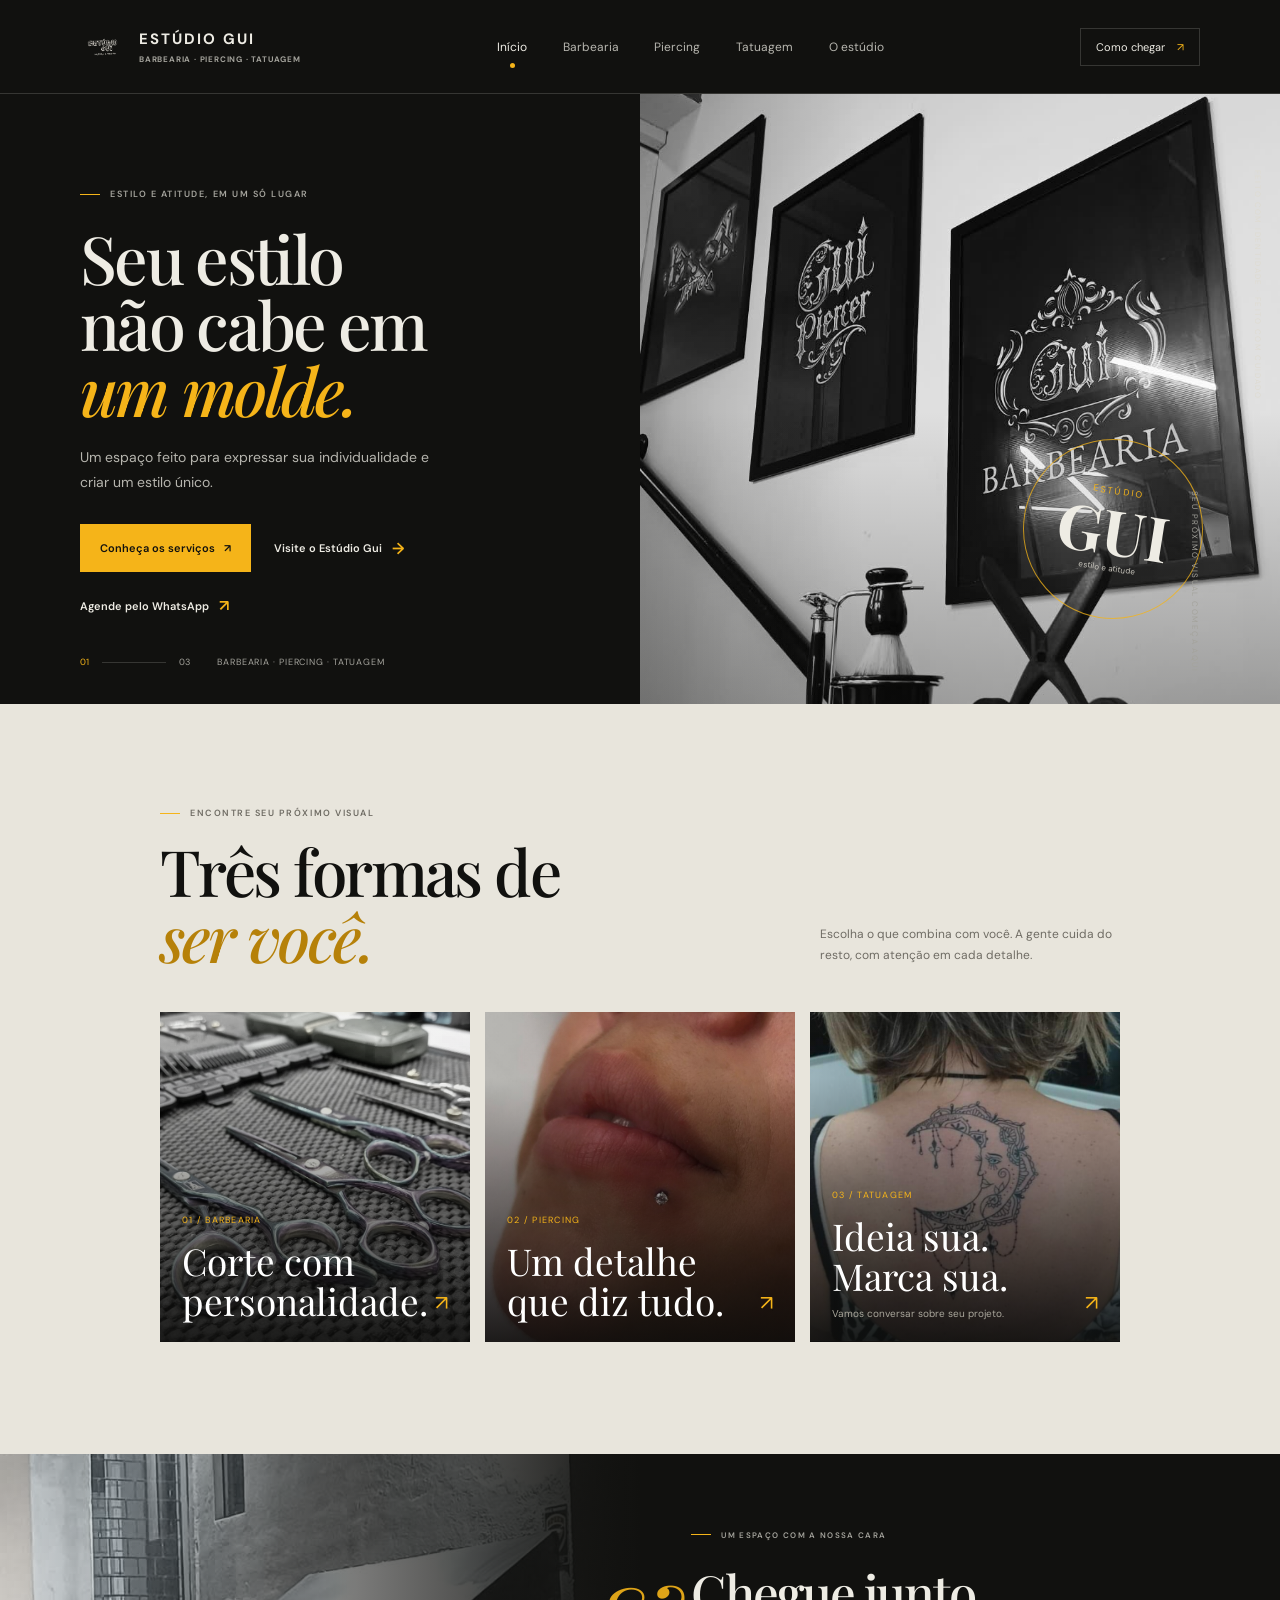
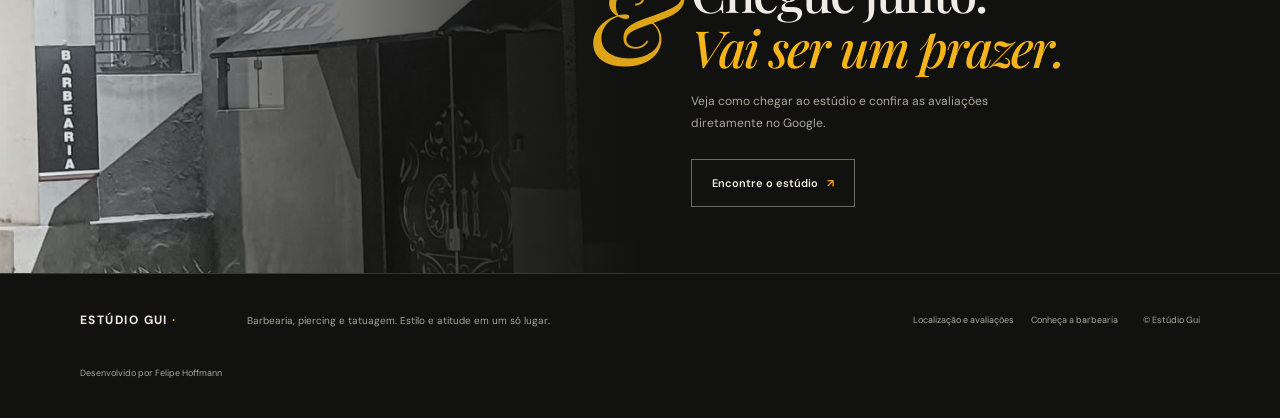
==== index.html @ ed04b3cf "feat: create static Estúdio Gui website Remove the Flask backend and publish the barbershop, piercin" ====
<!doctype html>
<html lang="pt-BR">
  <head>
    <meta charset="utf-8" />
    <meta name="viewport" content="width=device-width, initial-scale=1" />
    <meta name="theme-color" content="#11110f" />
    <meta
      name="description"
      content="Estúdio Gui: barbearia, piercing e tatuagem em um só lugar. Conheça o espaço e encontre o estúdio no Google Maps."
    />
    <title>Estúdio Gui — Barbearia, piercing e tatuagem</title>
    <link rel="stylesheet" href="style.css" />
  </head>
  <body>
    <header class="site-header">
      <a class="brand" href="index.html" aria-label="Estúdio Gui — início">
        <img src="img/Gui.png" alt="" />
        <span>ESTÚDIO GUI<small>BARBEARIA · PIERCING · TATUAGEM</small></span>
      </a>
      <nav class="main-nav" aria-label="Navegação principal">
        <a class="active" href="index.html">Início</a>
        <a href="barbearia.html">Barbearia</a>
        <a href="piercing.html">Piercing</a>
        <a href="tatuagem.html">Tatuagem</a>
        <a href="localizacao.html">O estúdio</a>
      </nav>
      <a class="header-cta" href="localizacao.html"
        >Como chegar <span aria-hidden="true">↗</span></a
      >
    </header>

    <main>
      <section class="home-hero">
        <div class="hero-copy">
          <p class="eyebrow"><span></span> ESTILO E ATITUDE, EM UM SÓ LUGAR</p>
          <h1>Seu estilo<br />não cabe em<br /><em>um molde.</em></h1>
          <p class="hero-intro">
            Um espaço feito para expressar sua individualidade e criar um estilo
            único.
          </p>
          <div class="hero-actions">
            <a class="button button-gold" href="barbearia.html"
              >Conheça os serviços <span aria-hidden="true">↗</span></a
            >
            <a class="text-link" href="localizacao.html"
              >Visite o Estúdio Gui <span aria-hidden="true">→</span></a
            >
            <a
              class="text-link"
              href="https://wa.me/47997160630"
              target="_blank"
              rel="noopener noreferrer"
              >Agende pelo WhatsApp <span aria-hidden="true">↗</span></a
            >
          </div>
          <div class="hero-index">
            <span>01</span><i></i><span>03</span
            ><span class="index-label">BARBEARIA · PIERCING · TATUAGEM</span>
          </div>
        </div>
        <div class="hero-visual">
          <img
            src="img/WhatsApp%20Image%202026-11-20%20at%2013.36.40.jpeg"
          />
          <div class="image-stamp">
            <span>ESTÚDIO</span><strong>GUI</strong
            ><small>estilo e atitude</small>
          </div>
          <div class="vertical-note">
            FEITO COM IDENTIDADE · FEITO COM CUIDADO
          </div>
        </div>
        <div class="hero-side-note">SEU PRÓXIMO VISUAL COMEÇA AQUI</div>
      </section>

      <section class="services-section section-wrap">
        <div class="section-heading">
          <p class="eyebrow"><span></span> ENCONTRE SEU PRÓXIMO VISUAL</p>
          <h2>Três formas de<br /><em>ser você.</em></h2>
          <p>
            Escolha o que combina com você. A gente cuida do resto, com atenção
            em cada detalhe.
          </p>
        </div>
        <div class="service-grid">
          <a class="service-card" href="barbearia.html">
            <img
              src="img/WhatsApp%20Image%202026-11-20%20at%2013.36.37.jpeg"
              alt="Ferramentas profissionais de barbearia sobre a bancada"
            />
            <span class="card-number">01 / BARBEARIA</span>
            <span class="card-title">Corte com<br />personalidade.</span>
            <span class="card-arrow" aria-hidden="true">↗</span>
          </a>
          <a class="service-card" href="piercing.html">
            <img
              src="img/WhatsApp%20Image%202026-11-20%20at%2010.55.57.jpeg"
              alt="Piercing delicado aplicado abaixo do lábio"
            />
            <span class="card-number">02 / PIERCING</span>
            <span class="card-title">Um detalhe<br />que diz tudo.</span>
            <span class="card-arrow" aria-hidden="true">↗</span>
          </a>
          <a class="service-card service-card-type" href="tatuagem.html">
            <img src="img/tatto.png">
            <span class="card-number">03 / TATUAGEM</span>
            <span class="card-title">Ideia sua.<br />Marca sua.</span>
            <span class="card-arrow" aria-hidden="true">↗</span>
            <span class="card-note">Vamos conversar sobre seu projeto.</span>
          </a>
        </div>
      </section>

      <section class="visit-strip">
        <div class="visit-image">
          <img
            src="img/WhatsApp%20Image%202026-11-20%20at%2013.36.38.jpeg"
            alt="Fachada do Estúdio Gui à noite"
          />
        </div>
        <div class="visit-copy">
          <p class="eyebrow"><span></span> UM ESPAÇO COM A NOSSA CARA</p>
          <h2>Chegue junto.<br /><em>Vai ser um prazer.</em></h2>
          <p>
            Veja como chegar ao estúdio e confira as avaliações diretamente no
            Google.
          </p>
          <a class="button button-outline" href="localizacao.html"
            >Encontre o estúdio <span aria-hidden="true">↗</span></a
          >
        </div>
        <span class="visit-mark" aria-hidden="true">&</span>
      </section>
    </main>

    <footer class="site-footer">
      <a class="footer-brand" href="index.html">ESTÚDIO GUI <span>·</span></a>
      <p>Barbearia, piercing e tatuagem. Estilo e atitude em um só lugar.</p>
      <div class="footer-links">
        <a href="localizacao.html">Localização e avaliações</a
        ><a href="barbearia.html">Conheça a barbearia</a>
      </div>
      <small>© Estúdio Gui</small>
      <small
        >Desenvolvido por
        <a
          href="https://www.linkedin.com/in/felipe-hoffmann-viana-13061b427/"
          target="_blank"
          rel="noopener noreferrer"
          >Felipe Hoffmann</a
        ></small
      >
    </footer>
  </body>
</html>
---- style.css ----
@import url("https://fonts.googleapis.com/css2?family=DM+Sans:wght@400;500;600;700&family=Playfair+Display:ital,wght@0,500;0,600;0,700;1,500;1,600&display=swap");

:root {
  color-scheme: dark;
  --ink: #11110f;
  --paper: #eeece4;
  --muted: #a4a39c;
  --gold: #f5b419;
  --line: rgba(238, 236, 228, 0.17);
  --sans: "DM Sans", "Arial", sans-serif;
  --serif: "Playfair Display", Georgia, serif;
}

* {
  box-sizing: border-box;
}
html {
  scroll-behavior: smooth;
}
body {
  margin: 0;
  background: var(--ink);
  color: var(--paper);
  font-family: var(--sans);
  -webkit-font-smoothing: antialiased;
}
a {
  color: inherit;
  text-decoration: none;
}
img {
  display: block;
  width: 100%;
}

.site-header {
  height: 94px;
  padding: 0 6.25%;
  display: flex;
  align-items: center;
  justify-content: space-between;
  gap: 30px;
  border-bottom: 1px solid var(--line);
  position: relative;
  z-index: 3;
  background: var(--ink);
}
.brand {
  display: flex;
  align-items: center;
  gap: 10px;
  min-width: 207px;
}
.brand img {
  width: 49px;
  height: 49px;
  object-fit: contain;
}
.brand > span {
  font-size: 15px;
  font-weight: 700;
  letter-spacing: 0.13em;
  white-space: nowrap;
}
.brand small {
  display: block;
  margin-top: 5px;
  color: var(--muted);
  font-size: 8px;
  letter-spacing: 0.1em;
}
.main-nav {
  display: flex;
  align-items: center;
  justify-content: center;
  gap: clamp(17px, 2.8vw, 43px);
}
.main-nav a {
  position: relative;
  color: #b7b6af;
  font-size: 12px;
  transition: color 0.2s ease;
  white-space: nowrap;
}
.main-nav a:hover,
.main-nav a.active {
  color: var(--paper);
}
.main-nav a.active::after {
  content: "";
  position: absolute;
  width: 5px;
  height: 5px;
  background: var(--gold);
  border-radius: 50%;
  left: calc(50% - 2px);
  bottom: -13px;
}
.header-cta {
  padding: 11px 15px;
  border: 1px solid var(--line);
  font-size: 11px;
  white-space: nowrap;
  transition:
    border-color 0.2s,
    color 0.2s;
}
.header-cta span,
.button span {
  margin-left: 9px;
  color: var(--gold);
}
.header-cta:hover {
  border-color: var(--gold);
  color: var(--gold);
}

.home-hero {
  position: relative;
  min-height: 610px;
  display: grid;
  grid-template-columns: 1fr 1fr;
  overflow: hidden;
}
.hero-copy {
  padding: 94px 8vw 48px 12.5%;
  position: relative;
  z-index: 1;
}
.home-hero h1 {
  font-size: clamp(54px, 5.2vw, 76px);
}
.eyebrow {
  margin: 0 0 25px;
  display: flex;
  align-items: center;
  gap: 10px;
  color: var(--muted);
  font-size: 9px;
  letter-spacing: 0.17em;
  font-weight: 600;
}
.eyebrow > span {
  display: inline-block;
  width: 20px;
  height: 1px;
  background: var(--gold);
}
h1,
h2,
p {
  margin-top: 0;
}
h1,
h2 {
  font-family: var(--serif);
  font-weight: 500;
  letter-spacing: -0.04em;
}
h1 {
  margin-bottom: 22px;
  font-size: clamp(56px, 7vw, 91px);
  line-height: 0.99;
}
h1 em,
h2 em,
.cta-band em {
  color: var(--gold);
  font-weight: 500;
}
.hero-intro {
  max-width: 375px;
  margin-bottom: 29px;
  color: #b6b5ae;
  font-size: 14px;
  line-height: 1.8;
}
.hero-actions {
  display: flex;
  align-items: center;
  flex-wrap: wrap;
  gap: 23px;
}
.button {
  display: inline-flex;
  align-items: center;
  justify-content: center;
  min-height: 48px;
  padding: 0 20px;
  font-size: 11px;
  font-weight: 600;
  transition:
    transform 0.2s,
    background 0.2s,
    border-color 0.2s;
}
.button:hover {
  transform: translateY(-2px);
}
.button-gold {
  color: var(--ink);
  background: var(--gold);
}
.button-gold span {
  color: var(--ink);
}
.button-gold:hover {
  background: #ffca43;
}
.button-outline {
  border: 1px solid rgba(238, 236, 228, 0.4);
}
.button-outline:hover {
  border-color: var(--gold);
}
.text-link {
  display: inline-flex;
  align-items: center;
  gap: 10px;
  font-size: 11px;
  font-weight: 600;
}
.text-link span {
  color: var(--gold);
  font-size: 16px;
  transition: transform 0.2s;
}
.text-link:hover span {
  transform: translateX(4px);
}
.hero-index {
  position: absolute;
  bottom: 36px;
  left: 12.5%;
  display: flex;
  align-items: center;
  gap: 13px;
  color: var(--muted);
  font-size: 9px;
}
.hero-index > span:first-child {
  color: var(--gold);
}
.hero-index i {
  width: 64px;
  height: 1px;
  background: var(--line);
}
.index-label {
  margin-left: 14px;
  letter-spacing: 0.1em;
}
.hero-visual {
  position: relative;
  min-height: 610px;
  overflow: hidden;
}
.hero-visual::after,
.service-photo::after,
.location-photo::after {
  content: "";
  position: absolute;
  inset: 0;
  background:
    linear-gradient(90deg, rgba(17, 17, 15, 0.18), transparent 35%),
    linear-gradient(0deg, rgba(17, 17, 15, 0.32), transparent 48%);
  pointer-events: none;
}
.hero-visual > img {
  height: 100%;
  position: absolute;
  inset: 0;
  object-fit: cover;
  object-position: center;
  filter: grayscale(1);
}
.image-stamp {
  position: absolute;
  z-index: 1;
  width: 180px;
  height: 180px;
  right: 12%;
  bottom: 14%;
  border: 1px solid rgba(245, 180, 25, 0.75);
  border-radius: 50%;
  display: flex;
  align-items: center;
  justify-content: center;
  flex-direction: column;
  transform: rotate(9deg);
}
.image-stamp span {
  color: var(--gold);
  font-size: 9px;
  letter-spacing: 0.24em;
}
.image-stamp strong {
  font-family: var(--serif);
  font-size: 62px;
  line-height: 1.05;
}
.image-stamp small {
  color: #ccc9c0;
  font-size: 8px;
}
.vertical-note {
  position: absolute;
  z-index: 1;
  right: 22px;
  top: 50%;
  transform: translateY(-50%) rotate(90deg);
  transform-origin: right center;
  color: #dedbd1;
  font-size: 8px;
  letter-spacing: 0.17em;
}
.hero-side-note {
  position: absolute;
  right: 6.25%;
  bottom: 32px;
  z-index: 1;
  writing-mode: vertical-rl;
  color: var(--muted);
  font-size: 8px;
  letter-spacing: 0.18em;
}

.section-wrap {
  padding-left: 12.5%;
  padding-right: 12.5%;
}
.services-section {
  padding-top: 103px;
  padding-bottom: 112px;
  background: #e8e5dc;
  color: var(--ink);
}
.section-heading {
  display: grid;
  grid-template-columns: 1fr 1fr;
  align-items: end;
  margin-bottom: 42px;
}
.section-heading .eyebrow {
  grid-column: 1 / -1;
  color: #6f6c64;
  margin-bottom: 19px;
}
.section-heading h2,
.detail-title h2,
.address-block h2,
.reviews-section h2 {
  margin: 0;
  font-size: clamp(43px, 5vw, 64px);
  line-height: 1.03;
}
.section-heading h2 em,
.detail-title h2 em,
.address-block h2 em,
.reviews-section h2 em {
  color: #b68109;
}
.section-heading > p:last-child {
  max-width: 300px;
  margin: 0 0 3px auto;
  color: #6f6c64;
  font-size: 12px;
  line-height: 1.8;
}
.service-grid {
  display: grid;
  grid-template-columns: repeat(3, 1fr);
  gap: 15px;
}
.service-card {
  min-height: 330px;
  padding: 22px;
  position: relative;
  overflow: hidden;
  display: flex;
  flex-direction: column;
  justify-content: flex-end;
  color: #fff;
  background: #252521;
}
.service-card::after {
  content: "";
  position: absolute;
  inset: 0;
  background: linear-gradient(
    0deg,
    rgba(12, 12, 11, 0.9),
    rgba(12, 12, 11, 0.05) 80%
  );
}
.service-card > img {
  position: absolute;
  inset: 0;
  height: 100%;
  object-fit: cover;
  transition: transform 0.45s;
}
.service-card:hover > img {
  transform: scale(1.05);
}
.service-card:nth-child(1) > img {
  filter: grayscale(0.85);
}
.service-card:nth-child(2) > img {
  object-position: 55% center;
}
.card-number,
.card-title,
.card-arrow,
.card-note {
  position: relative;
  z-index: 1;
}
.card-number {
  margin-bottom: 15px;
  color: var(--gold);
  font-size: 9px;
  letter-spacing: 0.14em;
}
.card-title {
  font-family: var(--serif);
  font-size: clamp(26px, 3vw, 37px);
  line-height: 1.06;
}
.card-arrow {
  position: absolute;
  right: 22px;
  bottom: 25px;
  color: var(--gold);
  font-size: 21px;
  transition: transform 0.2s;
}
.service-card:hover .card-arrow {
  transform: translate(3px, -3px);
}
.service-card-type {
  background: radial-gradient(
    ellipse at 75% 26%,
    #383326 0,
    #191916 45%,
    #11110f 100%
  );
}
.service-card-type::before {
  content: "";
  position: absolute;
  top: 0;
  right: 0;
  width: 1px;
  height: 100%;
  background: linear-gradient(transparent, var(--gold), transparent);
  opacity: 0.35;
}
.tattoo-mark {
  color: var(--gold);
}
.service-card-type > .tattoo-mark {
  position: absolute;
  top: 37px;
  right: 29px;
  font-size: 87px;
  line-height: 1;
  opacity: 0.9;
}
.card-note {
  margin-top: 12px;
  color: #aaa79c;
  font-size: 10px;
}

.visit-strip {
  min-height: 405px;
  display: grid;
  grid-template-columns: 1fr 1fr;
  position: relative;
  overflow: hidden;
}
.visit-image {
  min-height: 405px;
  position: relative;
}
.visit-image img {
  position: absolute;
  inset: 0;
  height: 100%;
  object-fit: cover;
  filter: grayscale(0.75);
}
.visit-image::after {
  content: "";
  position: absolute;
  inset: 0;
  background: linear-gradient(90deg, transparent, var(--ink));
}
.visit-copy {
  padding: 76px 10% 66px 8%;
}
.visit-copy .eyebrow {
  font-size: 8px;
}
.visit-copy h2 {
  margin-bottom: 17px;
  font-size: clamp(38px, 4vw, 52px);
  line-height: 1.07;
}
.visit-copy > p:not(.eyebrow) {
  max-width: 340px;
  margin-bottom: 24px;
  color: #aaa79c;
  font-size: 12px;
  line-height: 1.8;
}
.visit-mark {
  position: absolute;
  top: 22%;
  left: 46%;
  color: var(--gold);
  font-family: var(--serif);
  font-size: 110px;
  font-style: italic;
  opacity: 0.9;
}

.site-footer {
  min-height: 145px;
  padding: 32px 6.25%;
  display: grid;
  grid-template-columns: auto 1fr auto auto;
  align-items: center;
  gap: 25px;
  border-top: 1px solid var(--line);
}
.footer-brand {
  font-size: 12px;
  font-weight: 700;
  letter-spacing: 0.12em;
  white-space: nowrap;
}
.footer-brand span {
  color: var(--gold);
}
.site-footer > p {
  margin: 0;
  color: var(--muted);
  font-size: 10px;
}
.footer-links {
  display: flex;
  gap: 17px;
}
.footer-links a,
.site-footer > small {
  color: var(--muted);
  font-size: 9px;
  white-space: nowrap;
}
.footer-links a:hover {
  color: var(--gold);
}

.service-hero {
  min-height: 590px;
  display: grid;
  grid-template-columns: 1fr 1fr;
}
.service-copy {
  padding: 100px 9% 55px 15%;
  display: flex;
  flex-direction: column;
  align-items: flex-start;
  justify-content: center;
}
.service-copy h1 {
  font-size: clamp(52px, 6vw, 79px);
}
.service-copy .hero-intro {
  margin-bottom: 29px;
}
.service-copy .button {
  margin-bottom: 58px;
}
.service-footnote {
  display: flex;
  align-items: center;
  gap: 10px;
  color: var(--muted);
  font-size: 8px;
  letter-spacing: 0.14em;
}
.service-footnote i {
  width: 20px;
  height: 1px;
  background: var(--gold);
  opacity: 0.7;
}
.service-photo {
  position: relative;
  min-height: 590px;
  overflow: hidden;
}
.service-photo img {
  height: 100%;
  position: absolute;
  inset: 0;
  object-fit: cover;
  object-position: center;
}
.barber-page .service-photo img {
  filter: grayscale(0.7);
}
.piercing-photo img {
  object-position: center 38%;
}
.photo-caption {
  position: absolute;
  z-index: 1;
  bottom: 30px;
  left: 32px;
  color: #e8e5dc;
  font-size: 9px;
  letter-spacing: 0.17em;
}
.detail-section {
  padding-top: 110px;
  padding-bottom: 110px;
  display: grid;
  grid-template-columns: 1fr 1fr;
  column-gap: 8%;
  row-gap: 56px;
  align-items: start;
  background: #e8e5dc;
  color: var(--ink);
}
.detail-title .eyebrow {
  color: #6f6c64;
  margin-bottom: 17px;
}
.detail-content {
  padding-top: 43px;
  max-width: 420px;
}
.detail-lead {
  margin-bottom: 11px;
  font-family: var(--serif);
  font-size: 23px;
}
.detail-content > p:not(.detail-lead) {
  margin-bottom: 20px;
  color: #6f6c64;
  font-size: 12px;
  line-height: 1.9;
}
.detail-content .text-link {
  color: var(--ink);
}
.detail-image {
  width: 100%;
  height: 260px;
  overflow: hidden;
}
.detail-image img {
  width: 100%;
  height: 100%;
  object-fit: cover;
  object-position: center 48%;
  filter: grayscale(0.7);
}
.detail-image-wide img {
  filter: none;
  object-position: center 42%;
}
.detail-note {
  min-height: 260px;
  display: flex;
  align-items: center;
  justify-content: center;
  flex-direction: column;
  border: 1px solid rgba(17, 17, 15, 0.16);
  color: #b68109;
}
.detail-note > span {
  font-family: var(--serif);
  font-size: 65px;
  line-height: 1;
}
.detail-note p {
  margin: 13px 0 0;
  color: #6f6c64;
  font-size: 9px;
  letter-spacing: 0.15em;
  line-height: 1.6;
  text-align: center;
}
.cta-band {
  min-height: 205px;
  padding: 42px 12.5%;
  display: flex;
  align-items: center;
  justify-content: space-between;
  gap: 28px;
}
.cta-band > p {
  margin: 0;
  font-family: var(--serif);
  font-size: clamp(26px, 3.4vw, 42px);
  line-height: 1.2;
}

.tattoo-page .service-photo img {
  filter: grayscale(1);
}
.tattoo-note {
  min-height: 260px;
  position: relative;
  overflow: hidden;
  display: flex;
  align-items: flex-start;
  justify-content: center;
  flex-direction: column;
  padding: 28px 32px;
  background: #171714;
  color: var(--paper);
}
.tattoo-note .eyebrow {
  position: relative;
  z-index: 1;
  font-size: 8px;
}
.tattoo-note-title {
  position: relative;
  z-index: 1;
  margin: 0;
  font-family: var(--serif);
  font-size: 31px;
  line-height: 1.2;
}
.tattoo-note > .tattoo-mark {
  position: absolute;
  top: 14px;
  right: 19px;
  font-size: 94px;
  opacity: 0.78;
}
.tattoo-note-number {
  position: absolute;
  right: 17px;
  bottom: 16px;
  color: var(--muted);
  font-size: 8px;
  letter-spacing: 0.16em;
}

.location-hero {
  min-height: 485px;
  display: grid;
  grid-template-columns: 1fr 1fr;
}
.location-copy {
  padding: 75px 8% 55px 15%;
  display: flex;
  flex-direction: column;
  justify-content: center;
  align-items: flex-start;
}
.location-copy h1 {
  font-size: clamp(52px, 6vw, 76px);
}
.location-copy .hero-intro {
  max-width: 355px;
}
.location-photo {
  min-height: 485px;
  position: relative;
  overflow: hidden;
}
.location-photo img {
  height: 100%;
  position: absolute;
  inset: 0;
  object-fit: cover;
  object-position: center 58%;
}
.location-details {
  padding-top: 91px;
  padding-bottom: 95px;
  display: grid;
  grid-template-columns: 0.8fr 1.2fr;
  gap: 10%;
  align-items: center;
  background: #e8e5dc;
  color: var(--ink);
}
.address-block .eyebrow {
  color: #6f6c64;
  margin-bottom: 19px;
}
.address-block h2 {
  margin-bottom: 21px;
}
.address-block > p:not(.eyebrow) {
  max-width: 260px;
  margin-bottom: 22px;
  color: #6f6c64;
  font-size: 12px;
  line-height: 1.8;
}
.address-block .text-link {
  color: var(--ink);
}
.map-card {
  height: 290px;
  position: relative;
  overflow: hidden;
  display: flex;
  flex-direction: column;
  align-items: center;
  justify-content: center;
  background: #d7d4ca;
}
.map-grid {
  position: absolute;
  inset: -30%;
  opacity: 0.55;
  transform: rotate(-15deg) scale(1.2);
  background:
    repeating-linear-gradient(
      0deg,
      transparent 0 37px,
      rgba(17, 17, 15, 0.09) 38px 40px
    ),
    repeating-linear-gradient(
      90deg,
      transparent 0 55px,
      rgba(17, 17, 15, 0.08) 56px 58px
    );
}
.map-grid::before,
.map-grid::after {
  content: "";
  position: absolute;
  width: 150%;
  height: 16px;
  top: 36%;
  left: -20%;
  background: rgba(255, 255, 255, 0.55);
  transform: rotate(24deg);
}
.map-grid::after {
  top: 67%;
  transform: rotate(-18deg);
}
.map-pin {
  position: relative;
  z-index: 1;
  width: 55px;
  height: 55px;
  display: grid;
  place-items: center;
  border-radius: 50% 50% 50% 0;
  transform: rotate(-45deg);
  background: var(--gold);
  color: var(--ink);
  font-size: 24px;
  box-shadow: 0 7px 20px rgba(17, 17, 15, 0.2);
}
.map-label {
  position: relative;
  z-index: 1;
  margin-top: 17px;
  color: #424139;
  font-size: 9px;
  font-weight: 700;
  letter-spacing: 0.18em;
}
.map-card > a {
  position: absolute;
  right: 14px;
  bottom: 14px;
  z-index: 1;
  padding: 11px 13px;
  background: var(--ink);
  color: var(--paper);
  font-size: 9px;
}
.map-card > a span {
  color: var(--gold);
  margin-left: 9px;
}
.reviews-section {
  padding: 96px 12.5%;
  background: #1b1b18;
}
.reviews-inner {
  display: grid;
  grid-template-columns: 1fr 0.75fr;
  gap: 12%;
  align-items: center;
}
.reviews-section .eyebrow {
  margin-bottom: 18px;
}
.reviews-section h2 {
  margin-bottom: 19px;
}
.reviews-inner > div:first-child > p:not(.eyebrow) {
  max-width: 380px;
  margin-bottom: 22px;
  color: var(--muted);
  font-size: 12px;
  line-height: 1.8;
}
.review-card {
  min-height: 240px;
  padding: 27px 29px;
  border: 1px solid var(--line);
}
.google-g {
  display: block;
  margin-bottom: 17px;
  font-size: 27px;
  font-weight: 700;
  color: #4285f4;
}
.review-card-title {
  margin-bottom: 10px;
  font-family: var(--serif);
  font-size: 25px;
  line-height: 1.2;
}
.review-card-title em {
  color: var(--gold);
}
.review-card > p:not(.review-card-title) {
  color: var(--muted);
  font-size: 10px;
  line-height: 1.8;
}
.review-card > a {
  display: inline-flex;
  gap: 10px;
  margin-top: 12px;
  color: var(--paper);
  font-size: 10px;
  font-weight: 600;
}
.review-card > a span {
  color: var(--gold);
}

a:focus-visible {
  outline: 2px solid var(--gold);
  outline-offset: 4px;
}

@media (max-width: 1000px) {
  .site-header {
    padding: 0 4%;
    gap: 16px;
  }
  .brand {
    min-width: auto;
  }
  .brand small {
    font-size: 7px;
  }
  .main-nav {
    gap: 15px;
  }
  .main-nav a {
    font-size: 10px;
  }
  .header-cta {
    padding: 10px;
    font-size: 10px;
  }
  .section-wrap {
    padding-left: 8%;
    padding-right: 8%;
  }
  .hero-copy {
    padding-left: 9%;
  }
  .hero-index {
    left: 9%;
  }
  .service-copy,
  .location-copy {
    padding-left: 10%;
  }
  .site-footer {
    grid-template-columns: auto 1fr auto;
  }
  .site-footer > small {
    grid-column: 3;
  }
}

@media (max-width: 720px) {
  .site-header {
    height: auto;
    min-height: 82px;
    padding: 12px 5%;
    flex-wrap: wrap;
    gap: 9px 14px;
  }
  .brand {
    flex: 1;
  }
  .brand img {
    width: 42px;
    height: 42px;
  }
  .brand > span {
    font-size: 13px;
  }
  .brand small {
    font-size: 7px;
  }
  .header-cta {
    padding: 9px 11px;
  }
  .main-nav {
    order: 3;
    width: 100%;
    justify-content: space-between;
    gap: 8px;
    padding: 5px 0 2px;
    overflow-x: auto;
  }
  .main-nav a {
    font-size: 10px;
  }
  .main-nav a.active::after {
    bottom: -8px;
  }
  .home-hero {
    min-height: 0;
    grid-template-columns: 1fr;
  }
  .hero-copy {
    min-height: 490px;
    padding: 72px 8% 88px;
  }
  h1 {
    font-size: clamp(58px, 16vw, 78px);
  }
  .home-hero h1 {
    font-size: clamp(46px, 13vw, 58px);
  }
  .hero-visual {
    min-height: 390px;
  }
  .hero-index {
    bottom: 28px;
    left: 8%;
  }
  .hero-side-note {
    display: none;
  }
  .image-stamp {
    width: 145px;
    height: 145px;
    right: 11%;
    bottom: 12%;
  }
  .image-stamp strong {
    font-size: 50px;
  }
  .section-wrap {
    padding-left: 7%;
    padding-right: 7%;
  }
  .services-section {
    padding-top: 72px;
    padding-bottom: 76px;
  }
  .section-heading {
    grid-template-columns: 1fr;
    gap: 17px;
  }
  .section-heading > p:last-child {
    margin: 0;
  }
  .section-heading h2,
  .detail-title h2,
  .address-block h2,
  .reviews-section h2 {
    font-size: 49px;
  }
  .service-grid {
    grid-template-columns: 1fr;
  }
  .service-card {
    min-height: 330px;
  }
  .visit-strip {
    grid-template-columns: 1fr;
  }
  .visit-image {
    min-height: 270px;
  }
  .visit-image::after {
    background: linear-gradient(0deg, var(--ink), transparent 70%);
  }
  .visit-copy {
    padding: 35px 7% 60px;
  }
  .visit-mark {
    top: 25%;
    left: 73%;
  }
  .site-footer {
    padding: 30px 7%;
    grid-template-columns: 1fr auto;
    gap: 13px;
  }
  .site-footer > p {
    grid-column: 1 / -1;
    grid-row: 2;
  }
  .footer-links {
    grid-column: 1 / -1;
    grid-row: 3;
    flex-wrap: wrap;
  }
  .site-footer > small {
    grid-column: 2;
    grid-row: 1;
  }
  .service-hero,
  .location-hero {
    grid-template-columns: 1fr;
  }
  .service-copy,
  .location-copy {
    padding: 72px 8% 58px;
  }
  .service-copy h1,
  .location-copy h1 {
    font-size: clamp(53px, 14vw, 71px);
  }
  .service-copy .button {
    margin-bottom: 39px;
  }
  .service-photo {
    min-height: 430px;
  }
  .detail-section {
    padding-top: 75px;
    padding-bottom: 75px;
    grid-template-columns: 1fr;
    row-gap: 30px;
  }
  .detail-content {
    padding-top: 0;
  }
  .detail-image,
  .detail-note,
  .tattoo-note {
    min-height: 245px;
    height: 245px;
  }
  .cta-band {
    padding: 46px 7%;
    align-items: flex-start;
    flex-direction: column;
  }
  .location-photo {
    min-height: 360px;
  }
  .location-details {
    padding-top: 68px;
    padding-bottom: 70px;
    grid-template-columns: 1fr;
    gap: 36px;
  }
  .map-card {
    height: 240px;
  }
  .reviews-section {
    padding: 70px 7%;
  }
  .reviews-inner {
    grid-template-columns: 1fr;
    gap: 34px;
  }
}

@media (prefers-reduced-motion: reduce) {
  html {
    scroll-behavior: auto;
  }
  *,
  *::before,
  *::after {
    transition-duration: 0.01ms !important;
  }
}

.management-page {
    min-height: 100vh;
    padding: 48px 20px;
    display: grid;
    place-items: center;
    background:
      radial-gradient(ellipse at 85% 10%, rgba(245, 180, 25, 0.1), transparent 34%),
      var(--ink);
  }
  .management-card,
  .dashboard {
    width: min(100%, 620px);
    margin: auto;
  }
  .management-card {
    padding: clamp(26px, 6vw, 58px);
    border: 1px solid var(--line);
    background: #171714;
  }
  .management-brand {
    display: inline-block;
    margin-bottom: 48px;
    color: var(--gold);
    font-size: 13px;
    font-weight: 700;
    letter-spacing: 0.16em;
  }
  .management-card .eyebrow,
  .dashboard .eyebrow {
    margin-bottom: 14px;
  }
  .management-card h1,
  .dashboard h1 {
    margin: 0 0 16px;
    font-family: var(--serif);
    font-size: clamp(36px, 7vw, 52px);
    font-weight: 500;
    line-height: 1.1;
  }
  .management-card h1 em,
  .dashboard h1 em {
    color: var(--gold);
  }
  .management-intro,
  .dashboard-panel > p,
  .privacy-note {
    color: var(--muted);
    font-size: 13px;
    line-height: 1.8;
  }
  .management-card form {
    margin: 28px 0 22px;
  }
  .management-card label,
  .client-form label,
  .visits-form label {
    display: block;
    margin: 18px 0 8px;
    color: var(--paper);
    font-size: 12px;
  }
  .management-card input:not([type="checkbox"]),
  .client-form input,
  .visits-form input {
    width: 100%;
    min-height: 44px;
    margin-top: 8px;
    padding: 10px 12px;
    border: 1px solid var(--line);
    border-radius: 0;
    background: #11110f;
    color: var(--paper);
    font: inherit;
  }
  .management-card input:focus,
  .client-form input:focus,
  .visits-form input:focus {
    outline: 1px solid var(--gold);
  }
  .management-card .button,
  .client-form .button,
  .visits-form .button {
    min-height: 44px;
    margin-top: 14px;
    cursor: pointer;
    font: inherit;
  }
  .consent-label {
    display: flex !important;
    align-items: flex-start;
    gap: 10px;
    color: var(--muted) !important;
    line-height: 1.6;
  }
  .consent-label input {
    margin-top: 2px;
    accent-color: var(--gold);
  }
  .privacy-note {
    padding: 14px 0;
    border-top: 1px solid var(--line);
    font-size: 11px;
  }
  .form-error,
  .flash-message.error {
    padding: 12px 14px;
    border: 1px solid #a34a3d;
    color: #ffc0b7;
    font-size: 12px;
  }
  .management-card > .text-link {
    display: inline-block;
    margin-top: 18px;
  }
  .dashboard {
    width: min(100%, 1000px);
  }
  .dashboard-header {
    display: flex;
    align-items: flex-end;
    justify-content: space-between;
    gap: 24px;
    margin-bottom: 32px;
  }
  .dashboard-header .management-brand {
    margin-bottom: 28px;
  }
  .dashboard-header .button {
    cursor: pointer;
    font: inherit;
  }
  .dashboard-stats {
    display: grid;
    grid-template-columns: repeat(2, minmax(0, 1fr));
    gap: 16px;
    margin-bottom: 24px;
  }
  .dashboard-stats article,
  .dashboard-panel {
    padding: 24px;
    border: 1px solid var(--line);
    background: #171714;
  }
  .dashboard-stats strong,
  .dashboard-stats span {
    display: block;
  }
  .dashboard-stats strong {
    color: var(--gold);
    font-family: var(--serif);
    font-size: 34px;
  }
  .dashboard-stats span,
  .source-badge {
    color: var(--muted);
    font-size: 11px;
  }
  .dashboard-panel {
    margin-top: 20px;
  }
  .dashboard-panel h2 {
    margin: 0;
    font-family: var(--serif);
    font-size: 25px;
    font-weight: 500;
  }
  .client-form {
    display: grid;
    grid-template-columns: 2fr 2fr 1fr auto;
    align-items: end;
    gap: 14px;
  }
  .client-form label,
  .visits-form label {
    margin-bottom: 0;
  }
  .client-form input,
  .visits-form input {
    display: block;
  }
  .client-form .button {
    margin-bottom: 0;
  }
  .client-row {
    display: flex;
    align-items: center;
    justify-content: space-between;
    gap: 20px;
    padding: 18px 0;
    border-top: 1px solid var(--line);
  }
  .client-details,
  .visits-form {
    display: flex;
    align-items: center;
    gap: 14px;
  }
  .client-details {
    flex-wrap: wrap;
  }
  .client-details strong {
    font-size: 13px;
  }
  .client-details > span:not(.source-badge) {
    color: var(--muted);
    font-size: 12px;
  }
  .source-badge {
    padding: 4px 7px;
    border: 1px solid var(--line);
  }
  .visits-form label {
    width: 82px;
  }
  .visits-form .button {
    margin-top: 22px;
  }
  .flash-message.success {
    color: #c3e8c1;
  }
  @media (max-width: 720px) {
    .client-form {
      grid-template-columns: 1fr 1fr;
    }
    .client-row,
    .client-details {
      align-items: flex-start;
    }
    .client-row {
      flex-direction: column;
    }
    .client-details {
      flex-direction: column;
      gap: 8px;
    }
  }
  @media (max-width: 480px) {
    .dashboard-header {
      align-items: flex-start;
    }
    .client-form {
      grid-template-columns: 1fr;
    }
    .dashboard-panel {
      padding: 18px;
    }
  }
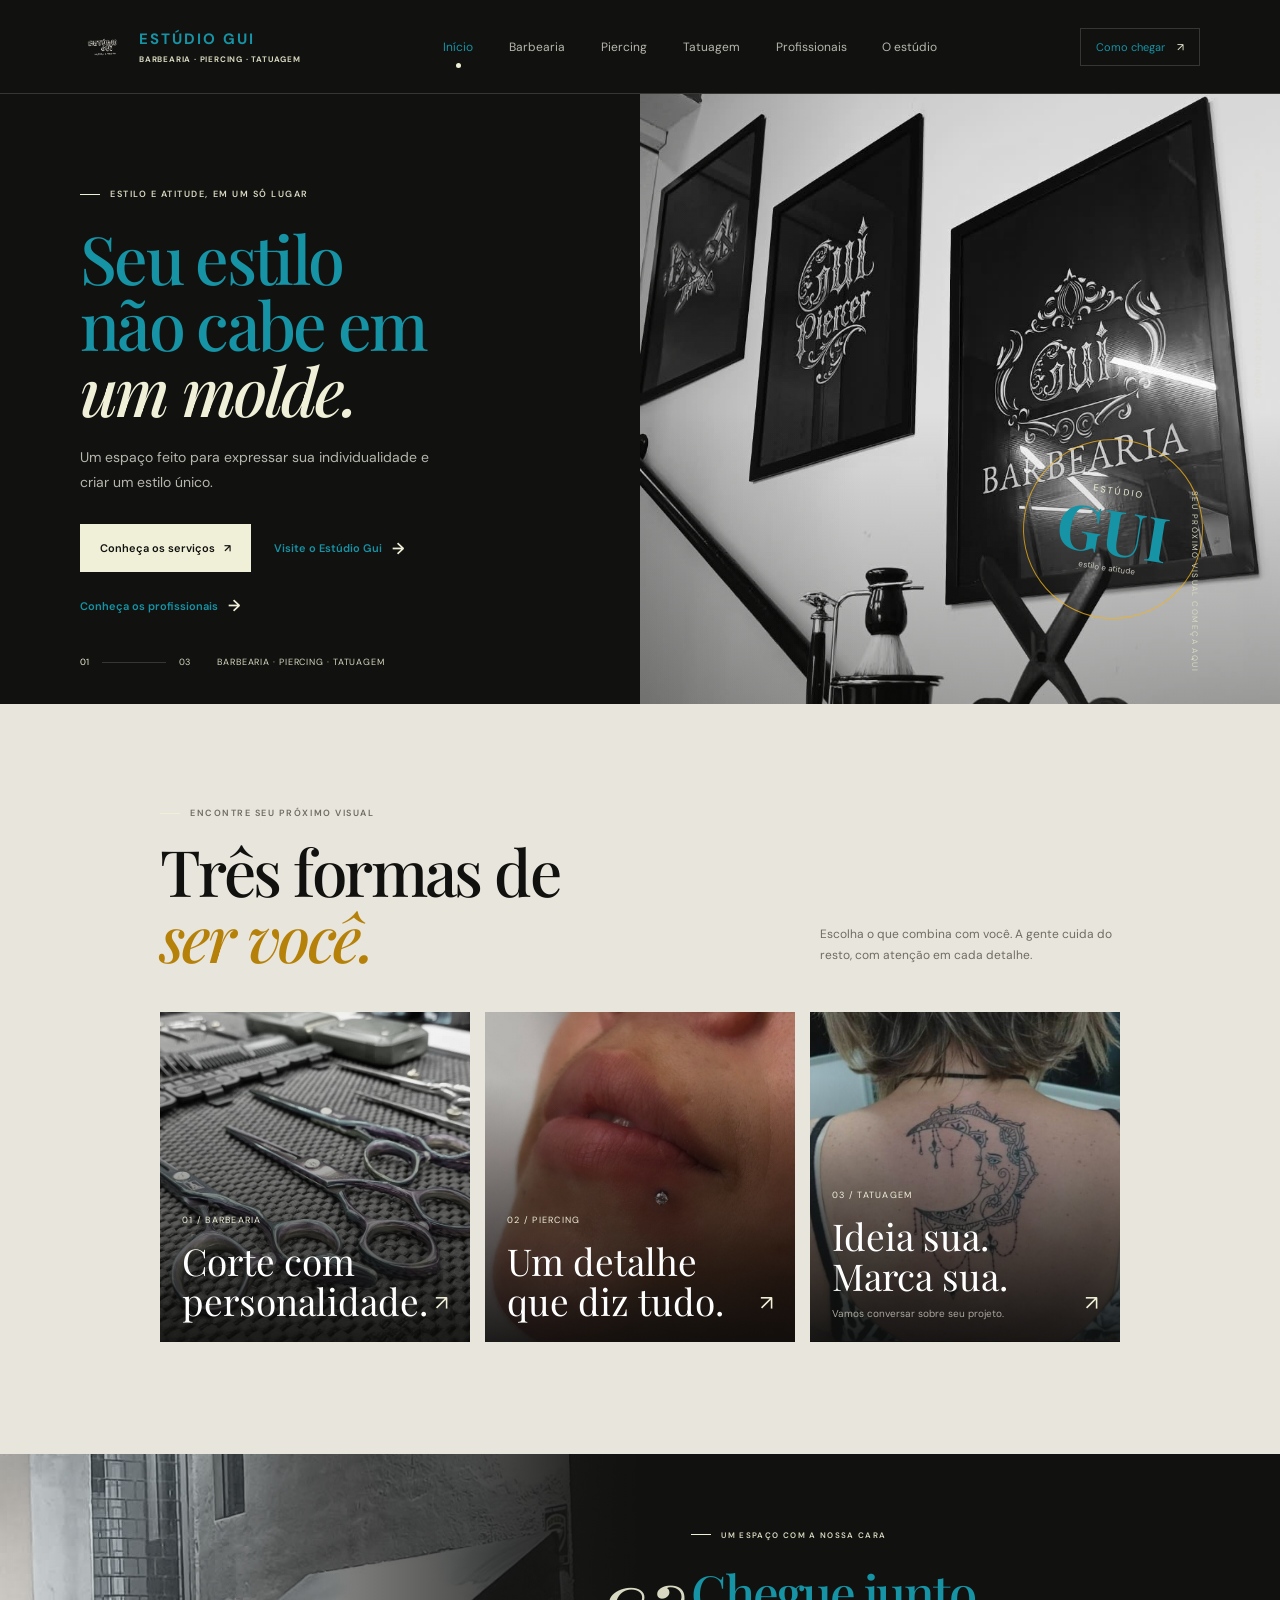
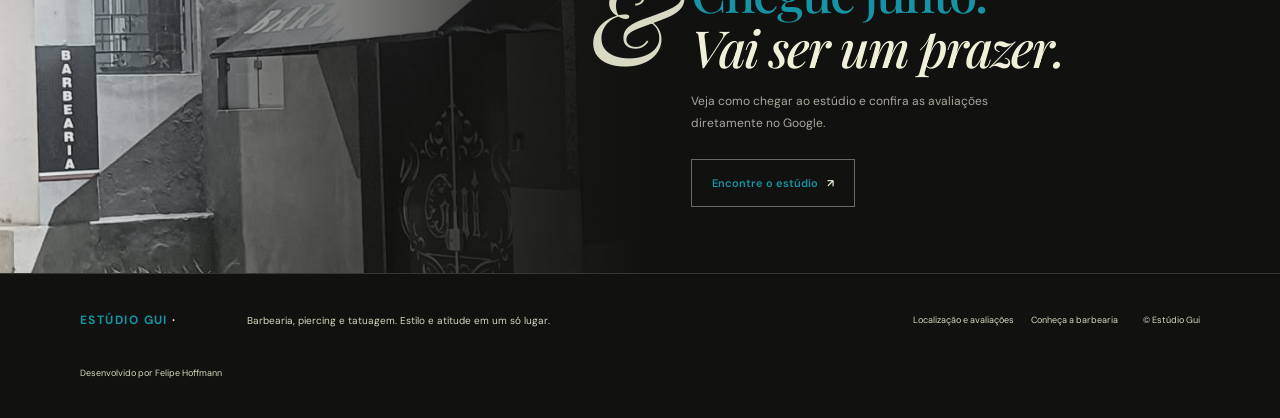
==== commit 09769587: "Área de profissionais adicionada, ajustes nas cores" ====
--- a/index.html
+++ b/index.html
@@ -22,6 +22,7 @@
         <a href="barbearia.html">Barbearia</a>
         <a href="piercing.html">Piercing</a>
         <a href="tatuagem.html">Tatuagem</a>
+        <a href="profissionais.html">Profissionais</a>
         <a href="localizacao.html">O estúdio</a>
       </nav>
       <a class="header-cta" href="localizacao.html"
@@ -45,12 +46,8 @@
             <a class="text-link" href="localizacao.html"
               >Visite o Estúdio Gui <span aria-hidden="true">→</span></a
             >
-            <a
-              class="text-link"
-              href="https://wa.me/47997160630"
-              target="_blank"
-              rel="noopener noreferrer"
-              >Agende pelo WhatsApp <span aria-hidden="true">↗</span></a
+            <a class="text-link" href="profissionais.html"
+              >Conheça os profissionais <span aria-hidden="true">→</span></a
             >
           </div>
           <div class="hero-index">
--- a/style.css
+++ b/style.css
@@ -3,9 +3,9 @@
 :root {
   color-scheme: dark;
   --ink: #11110f;
-  --paper: #eeece4;
-  --muted: #a4a39c;
-  --gold: #f5b419;
+  --paper: #1693a5;
+  --muted: #d8d8c0;
+  --gold: #f0f0d8;
   --line: rgba(238, 236, 228, 0.17);
   --sans: "DM Sans", "Arial", sans-serif;
   --serif: "Playfair Display", Georgia, serif;
@@ -24,6 +24,32 @@
   font-family: var(--sans);
   -webkit-font-smoothing: antialiased;
 }
+@keyframes view-transition-fade-out {
+  to {
+    opacity: 0;
+  }
+}
+@keyframes view-transition-fade-in {
+  from {
+    opacity: 0;
+  }
+}
+@keyframes view-transition-slide-in {
+  from {
+    opacity: 0;
+    transform: translateX(24px);
+  }
+  to {
+    opacity: 1;
+    transform: translateX(0);
+  }
+}
+@keyframes view-transition-slide-out {
+  to {
+    opacity: 0;
+    transform: translateX(-24px);
+  }
+}
 a {
   color: inherit;
   text-decoration: none;
@@ -34,6 +60,7 @@
 }
 
 .site-header {
+  view-transition-name: site-header;
   height: 94px;
   padding: 0 6.25%;
   display: flex;
@@ -44,6 +71,12 @@
   position: relative;
   z-index: 3;
   background: var(--ink);
+}
+main {
+  view-transition-name: page-content;
+}
+.site-footer {
+  view-transition-name: site-footer;
 }
 .brand {
   display: flex;
@@ -709,6 +742,113 @@
   font-family: var(--serif);
   font-size: clamp(26px, 3.4vw, 42px);
   line-height: 1.2;
+}
+
+.professionals-hero {
+  min-height: 330px;
+  padding: 76px 12.5%;
+  display: grid;
+  grid-template-columns: 1fr 340px;
+  align-items: end;
+  gap: 50px;
+}
+.professionals-hero h1 {
+  margin: 0;
+  font-size: clamp(48px, 5.5vw, 72px);
+}
+.professionals-hero > p {
+  margin: 0 0 8px;
+  color: var(--muted);
+  font-size: 13px;
+  line-height: 1.8;
+}
+.professionals-grid {
+  padding-top: 20px;
+  padding-bottom: 110px;
+  background: #e8e5dc;
+  color: var(--ink);
+  display: grid;
+  gap: 70px;
+}
+.professional-card {
+  display: grid;
+  grid-template-columns: minmax(0, 0.9fr) minmax(0, 1.1fr);
+  align-items: stretch;
+  min-height: 430px;
+  background: #11110f;
+  color: var(--paper);
+}
+.professional-card-reverse {
+  grid-template-columns: minmax(0, 1.1fr) minmax(0, 0.9fr);
+}
+.professional-card-reverse .professional-image {
+  order: 2;
+}
+.professional-image {
+  position: relative;
+  min-height: 430px;
+  overflow: hidden;
+}
+.professional-image img {
+  height: 100%;
+  object-fit: cover;
+  filter: grayscale(0.65);
+}
+.professional-card-reverse .professional-image img {
+  filter: grayscale(0.15);
+}
+.professional-image > span {
+  position: absolute;
+  left: 25px;
+  bottom: 20px;
+  color: var(--gold);
+  font-family: var(--serif);
+  font-size: 54px;
+}
+.professional-copy {
+  padding: 58px 8%;
+  display: flex;
+  flex-direction: column;
+  justify-content: center;
+}
+.professional-copy .eyebrow {
+  color: var(--muted);
+  margin-bottom: 18px;
+}
+.professional-copy h2 {
+  margin: 0 0 18px;
+  color: var(--paper);
+  font-size: clamp(48px, 5vw, 68px);
+}
+.professional-copy > p:not(.eyebrow) {
+  max-width: 470px;
+  margin: 0 0 28px;
+  color: #b7b6af;
+  font-size: 13px;
+  line-height: 1.85;
+}
+.professional-services {
+  display: flex;
+  flex-wrap: wrap;
+  gap: 10px;
+}
+.professional-services a {
+  min-height: 44px;
+  padding: 0 15px;
+  display: inline-flex;
+  align-items: center;
+  gap: 18px;
+  border: 1px solid var(--line);
+  font-size: 11px;
+  font-weight: 600;
+  transition: border-color 0.2s, color 0.2s;
+}
+.professional-services a span {
+  color: var(--gold);
+}
+.professional-services a:hover {
+  border-color: var(--gold);
+  color: var(--gold);
 }
 
 .tattoo-page .service-photo img {
@@ -1037,6 +1177,36 @@
   }
   .main-nav a.active::after {
     bottom: -8px;
+  }
+  .professionals-hero {
+    min-height: 0;
+    padding: 68px 7% 58px;
+    grid-template-columns: 1fr;
+    gap: 24px;
+  }
+  .professionals-hero h1 {
+    font-size: clamp(46px, 13vw, 58px);
+  }
+  .professionals-grid {
+    padding-top: 0;
+    padding-bottom: 75px;
+    gap: 38px;
+  }
+  .professional-card,
+  .professional-card-reverse {
+    grid-template-columns: 1fr;
+  }
+  .professional-card-reverse .professional-image {
+    order: 0;
+  }
+  .professional-image {
+    min-height: 300px;
+  }
+  .professional-copy {
+    padding: 42px 7%;
+  }
+  .professional-copy h2 {
+    font-size: 49px;
   }
   .home-hero {
     min-height: 0;
@@ -1449,3 +1619,11 @@
       padding: 18px;
     }
   }
+
+@view-transition {
+  navigation: auto;
+}
+
+::view-transition-group(root){
+  animation-duration: 1s;
+}
